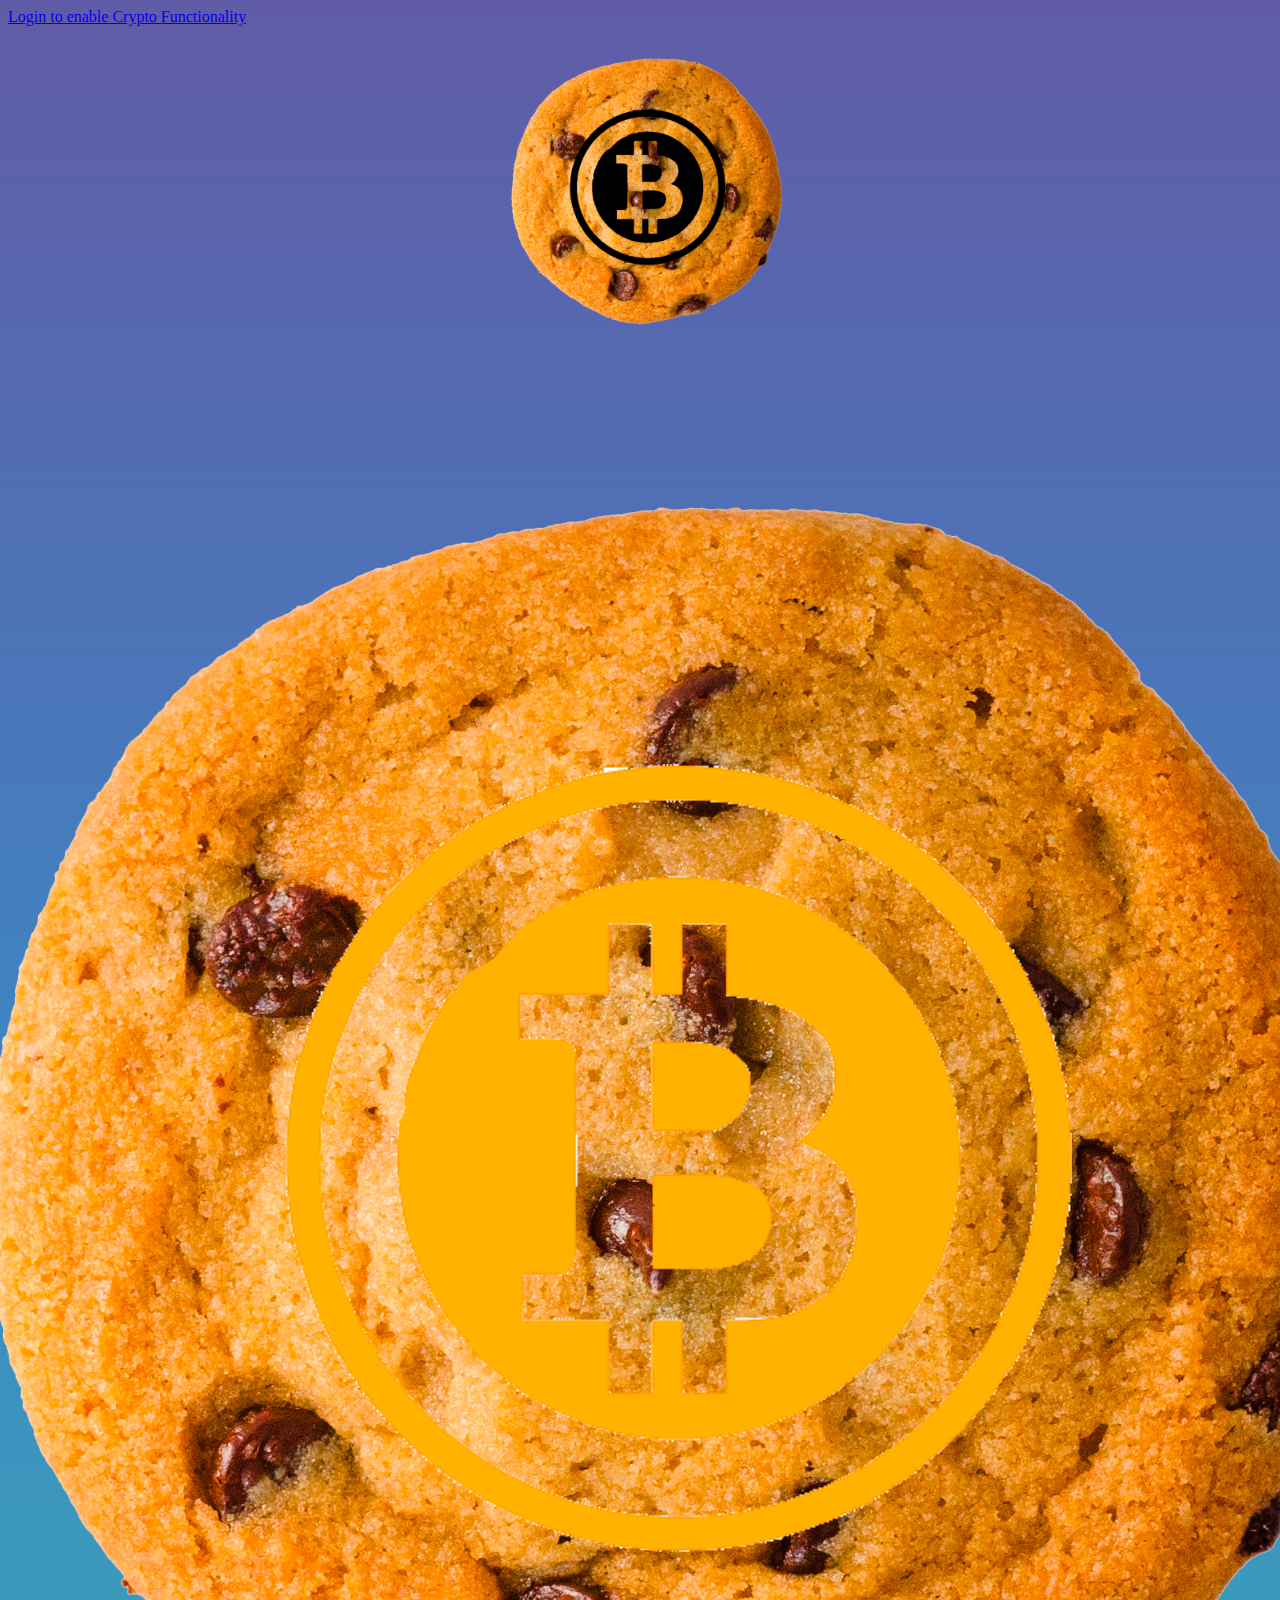
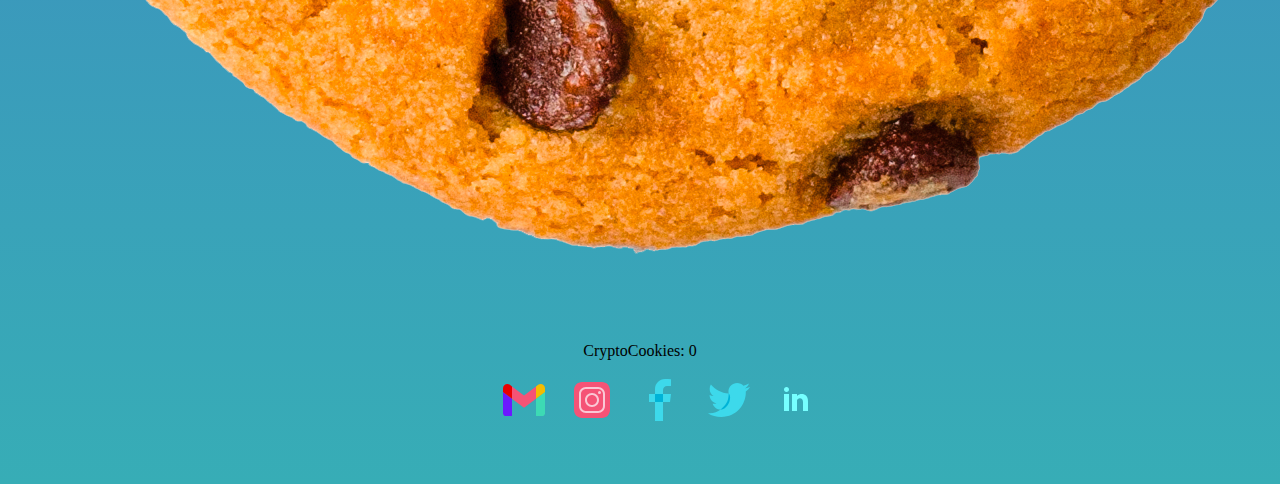
==== index.html @ df5644cc "added image" ====
<!DOCTYPE html>
<html lang="en">
<head>
    <meta charset="UTF-8">
    <meta http-equiv="X-UA-Compatible" content="IE=edge">
    <meta name="viewport" content="width=device-width, initial-scale=1.0, user-scalable=0">
    <title>Crypto Cookie CLicker</title>
    <link rel="stylesheet" href="cookie.css">
    <script src="script.js" defer></script>
</head>
<!--Glassmorphic, particle, counter, socials, css
css animations, navigation-->
<body>
    <header>
        <nav class="navigation-casing"><!---->
            <div class="profile-casing">
                <a class="profile" href="" type=""></a>
            </div>
            <div class="navigation">
                <a href="" type="_parent" target=""></a>
                <a href="" type="_parent" target=""></a>
                <a href="" type="_parent" target=""></a>
            </div>
            <div class="credentials-casing">
                <a class="Log-in-section" href="cryptologin.html" type="">Login to enable Crypto Functionality</a>
                <!-- <a class="Sign-up-section" href="" type="" target="_">Sign Up</a> -->
            
            </div>
        </nav>
    </header>
    <main>
        <img class="crypto-button" src="images/default.png" alt="Click here!">
        <img class="crypto-button-clicked" src="images/clicked.png" alt="Clicked!"
        <h3 class="counter">CryptoCookies: 0</h3>
    </main>
    <footer>
        <div class="footer-content">
            <ul class="socials">
                <li><a href="https://github.com/Feliccode" type="" target="_blank"><svg xmlns="http://www.w3.org/2000/svg" x="0px" y="0px" width="48" height="48" viewBox="0 0 48 48" style=" fill:#000000;"><path fill="#f55376" d="M12,22.854V10.445l12,9l12-9v12.409l-12,9L12,22.854z"></path><path fill="#6c19ff" d="M12,22.854l-9-6.75v21.032C3,38.721,4.284,40,5.864,40H12V22.854z"></path><path fill="#eb0000" d="M12,10.445L9.873,8.85C7.038,6.726,3,8.745,3,12.286v3.818l9,6.75V10.445z"></path><path fill="#3ddab4" d="M36,22.854V40h6.136C43.721,40,45,38.716,45,37.136V16.105L36,22.854z"></path><path fill="#f5bc00" d="M38.127,8.85L36,10.445v12.409l9-6.75v-3.818C45,8.745,40.958,6.726,38.127,8.85z"></path></svg><i class="gmail-logo"></i></a></li>
                <li><a href="https://github.com/Dkadur" type="" target="_blank"><svg xmlns="http://www.w3.org/2000/svg" x="0px" y="0px"width="48" height="48" viewBox="0 0 48 48" style=" fill:#000000;"><path fill="#f55376" d="M34.017,41.99l-20,0.019c-4.4,0.004-8.003-3.592-8.008-7.992l-0.019-20 c-0.004-4.4,3.592-8.003,7.992-8.008l20-0.019c4.4-0.004,8.003,3.592,8.008,7.992l0.019,20 C42.014,38.383,38.417,41.986,34.017,41.99z"></path><path fill="#fac8d5" d="M24,31c-3.859,0-7-3.14-7-7s3.141-7,7-7s7,3.14,7,7S27.859,31,24,31z M24,19c-2.757,0-5,2.243-5,5 s2.243,5,5,5s5-2.243,5-5S26.757,19,24,19z"></path><circle cx="31.5" cy="16.5" r="1.5" fill="#fac8d5"></circle><path fill="#fac8d5" d="M30,37H18c-3.859,0-7-3.14-7-7V18c0-3.86,3.141-7,7-7h12c3.859,0,7,3.14,7,7v12 C37,33.86,33.859,37,30,37z M18,13c-2.757,0-5,2.243-5,5v12c0,2.757,2.243,5,5,5h12c2.757,0,5-2.243,5-5V18c0-2.757-2.243-5-5-5H18 z"></path></svg><i class="instagram-logo"></i></a></li>
                <li><a href="https://github.com/Womb0Comb0" type="" target="_blank"><svg xmlns="http://www.w3.org/2000/svg" x="0px" y="0px" width="48" height="48" viewBox="0 0 48 48" style=" fill:#000000;"><path fill="#3dd9eb" d="M29,3c-5.523,0-10,4.477-10,10v32h8V14c0-2.209,1.791-4,4-4h4V3.322C33.091,3.125,30.921,2.996,29,3 L29,3z"></path><polygon fill="#3dd9eb" points="34,25.979 13,25.979 13,18 35,18"></polygon><rect width="8" height="7.979" x="19" y="18" fill="#00b3d7"></rect></svg><i class="facebook-logo"></i></a></li>
                <li><a href="https://github.com/gkhan515" type="" target="_blank"><svg xmlns="http://www.w3.org/2000/svg" x="0px" y="0px" width="48" height="48" viewBox="0 0 48 48" style=" fill:#000000;"><path fill="#3dd9eb" d="M46.105,11.02c-1.551,0.687-3.219,1.145-4.979,1.362c1.789-1.062,3.166-2.756,3.812-4.758 c-1.674,0.981-3.529,1.702-5.502,2.082C37.86,8.036,35.612,7,33.122,7c-4.783,0-8.661,3.843-8.661,8.582 c0,0.671,0.079,1.324,0.226,1.958c-0.049,8.8-3.655,11.992-7.973,16.056c-2.964,2.298-6.697,3.674-10.756,3.674 c-0.701,0-1.387-0.04-2.065-0.122C7.73,39.577,12.283,41,17.171,41c15.927,0,24.641-13.079,24.641-24.426 c0-0.372-0.012-0.742-0.029-1.108C43.483,14.265,44.948,12.751,46.105,11.02"></path><path fill="#3dd9eb" d="M24.687,17.54c-7.196-0.361-13.579-3.782-17.849-8.974c-0.75,1.269-1.172,2.754-1.172,4.322 c0,2.979,1.525,5.602,3.851,7.147c-1.42-0.043-2.756-0.438-3.926-1.072c0,0.026,0,0.064,0,0.101c0,4.163,2.986,7.63,6.944,8.419 c-0.723,0.198-1.488,0.308-2.276,0.308c-0.559,0-1.104-0.063-1.632-0.158c1.102,3.402,4.299,5.889,8.087,5.963 C24.032,33.596,28.574,21.426,24.687,17.54z"></path><path fill="#00b3d7" d="M24.687,17.54c-0.049,8.8-3.655,11.992-7.973,16.056C24.032,33.596,28.573,21.426,24.687,17.54z"></path></svg><i class="twitter-logo"></i></a></li>
                <li><a href="https://www.youtube.com/watch?v=dQw4w9WgXcQ" type="" target=""><svg xmlns="http://www.w3.org/2000/svg" x="0px" y="0px" width="48" height="48" viewBox="0 0 48 48" style=" fill:#000000;"><rect width="5" height="17" x="12" y="18" fill="#76ffff"></rect><path fill="#76ffff" d="M14.485,16h-0.028C12.965,16,12,14.888,12,13.499C12,12.08,12.995,11,14.514,11	c1.521,0,2.458,1.08,2.486,2.499C17,14.887,16.035,16,14.485,16z"></path><path fill="#76ffff" d="M36,35l-0.001-9.726c0-5.024-2.683-7.274-6.261-7.274c-1.652,0-3.352,0.594-4.738,1.938V18h-5v17h5	V24.187l0.002,0.001c0.394-0.978,1.305-1.985,2.806-1.985c1.967,0,3.192,1.5,3.192,3.698V35H36z"></path></svg><i class="linked-in-logo"></i></a></li>
            </ul>
        </div>
      <div class="footer-bottom">
        <p>
          
        </p>
      </div>
    </footer>
</body>
</html>
---- cookie.css ----
*{
    scroll-behavior: smooth;
  }

@font-face {
    font-family: 'Poppins';
    font-style: normal;
    font-weight: 300;
    font-display: swap;
    src: url(https://fonts.gstatic.com/s/poppins/v20/pxiByp8kv8JHgFVrLDz8Z1xlFQ.woff2) format('woff2');
    unicode-range: U+0000-00FF, U+0131, U+0152-0153, U+02BB-02BC, U+02C6, U+02DA, U+02DC, U+2000-206F, U+2074, U+20AC, U+2122, U+2191, U+2193, U+2212, U+2215, U+FEFF, U+FFFD;
}

header {
    background-color: rgba(white, white, white, 0.3);
    backdrop-filter: blur;
}

body {
    display: flex;
    flex-direction: column;
    justify-content: space-between;
    min-height: 100vh;
    background-image: linear-gradient(to bottom, #615ba7, #3f84c2, #37adb6);
}

.navigation-casing {
    backdrop-filter: blur;
}

.profile-casing {
    border-color: black;
}

.profile { 
    width: 100px; 
    border-radius: 50px; 
    float: left; 
    margin-right: 10px; 
}

.navigation { 
    align-items: center;
}

.credentials-casing { 
    border-color: black;
    border-left: 5px; 
}
/*
.log-in-section { 

}

.sign-up-section { 

}
*/

main {
    display: flex;
    flex-direction: column;
    align-items: center;
}

.crypto-button {
    width: 25%;
    height: 25%;
}
/*
.counter-casing { 

}

.counter { 

}

.footer-content { 

}
*/
.h3-footer { 
    text-align: center; 
}

.socials { 
    list-style-type: none; 
    display: flex; 
    align-items: center; 
    justify-content: center; 
    margin: 1rem 0 3rem 0; 
}

.socials li { 
    margin: 0 10px; 
    align-items: center; 
}

.socials a { 
    text-decoration: none; 
}

.gmail-logo :hover{ 
    animation-name:
    scaleTransform;
    animation-duration: 3s; 
}

.instagram-logo :hover{ 
    animation-name:
    scaleTransform;
    animation-duration: 3s; 
}

.facebook-logo :hover{ 
    animation-name:
    scaleTransform;
    animation-duration: 3s; 
}

.twitter-logo :hover{ 
    animation-name:
    scaleTransform;
    animation-duration: 3s; 
}

.linked-in-logo :hover{ 
    animation-name:
    scaleTransform;
    animation-duration: 3s; 
}

.footer-bottom { 
    align-items: center; 
}

@keyframes scaleTransform {
    from {
        transform: scale(1)
    }
    to {
        transform: scale(1.25)
    }
}
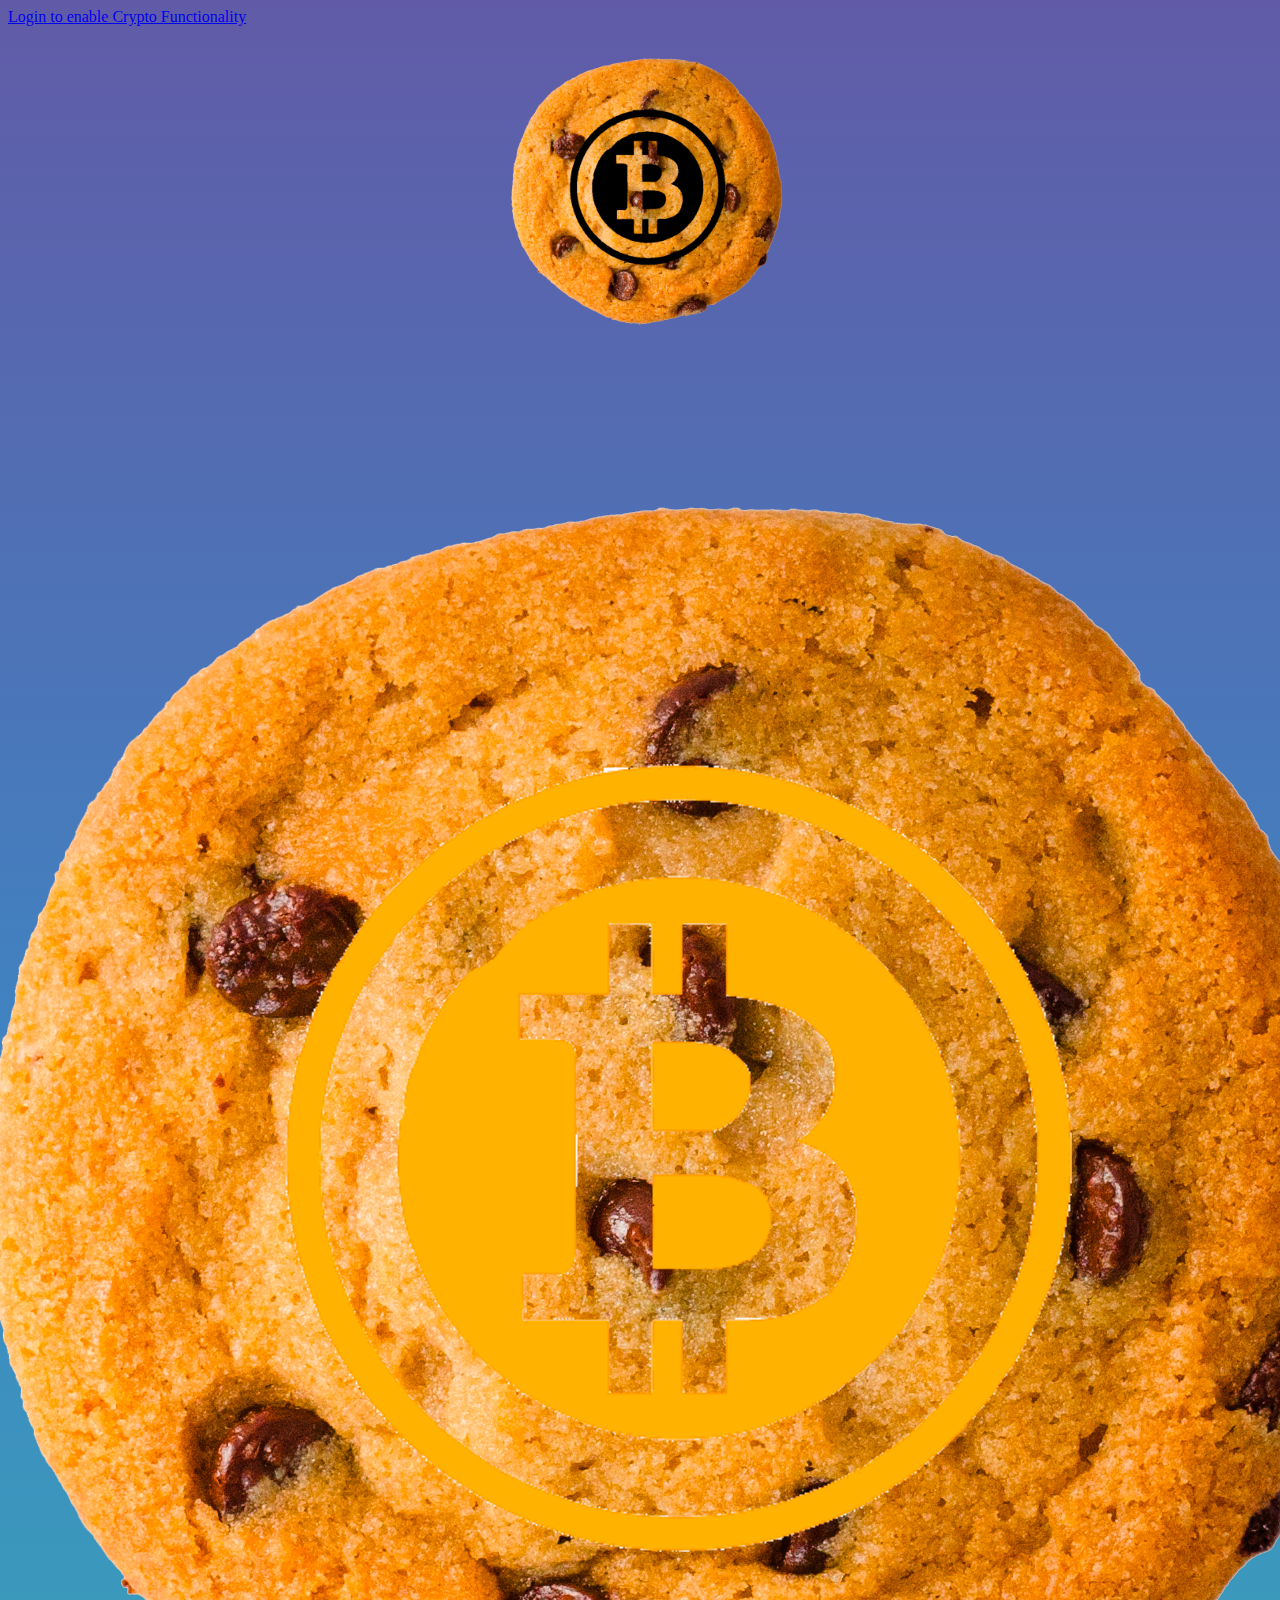
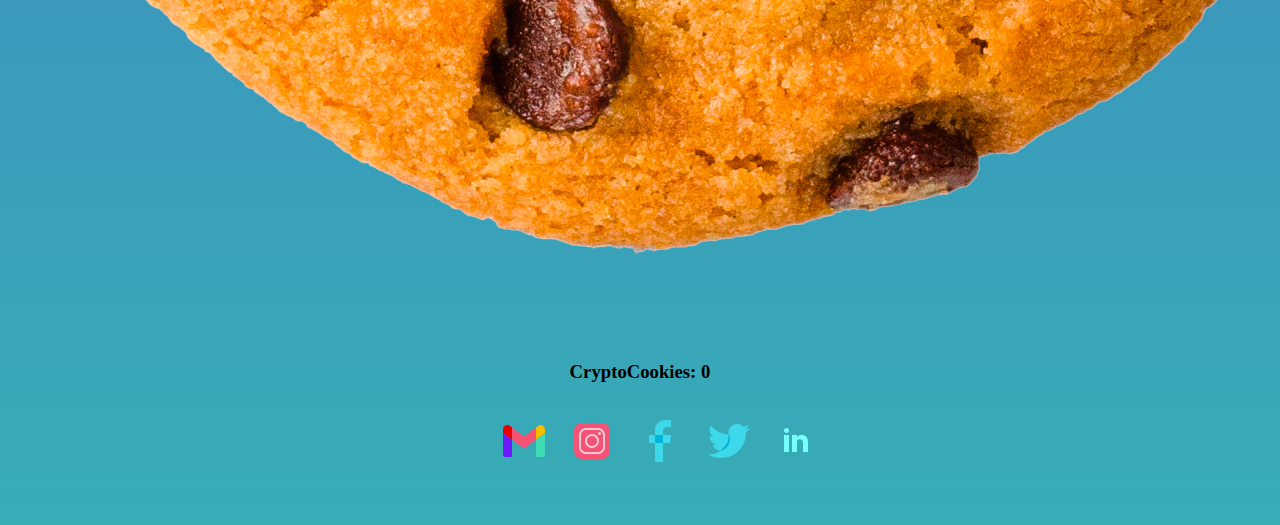
==== commit 9cd2da30: "image added p2" ====
--- a/index.html
+++ b/index.html
@@ -30,7 +30,7 @@
     </header>
     <main>
         <img class="crypto-button" src="images/default.png" alt="Click here!">
-        <img class="crypto-button-clicked" src="images/clicked.png" alt="Clicked!"
+        <img class="crypto-button-clicked" src="images/clicked.png" alt="Clicked!">
         <h3 class="counter">CryptoCookies: 0</h3>
     </main>
     <footer>
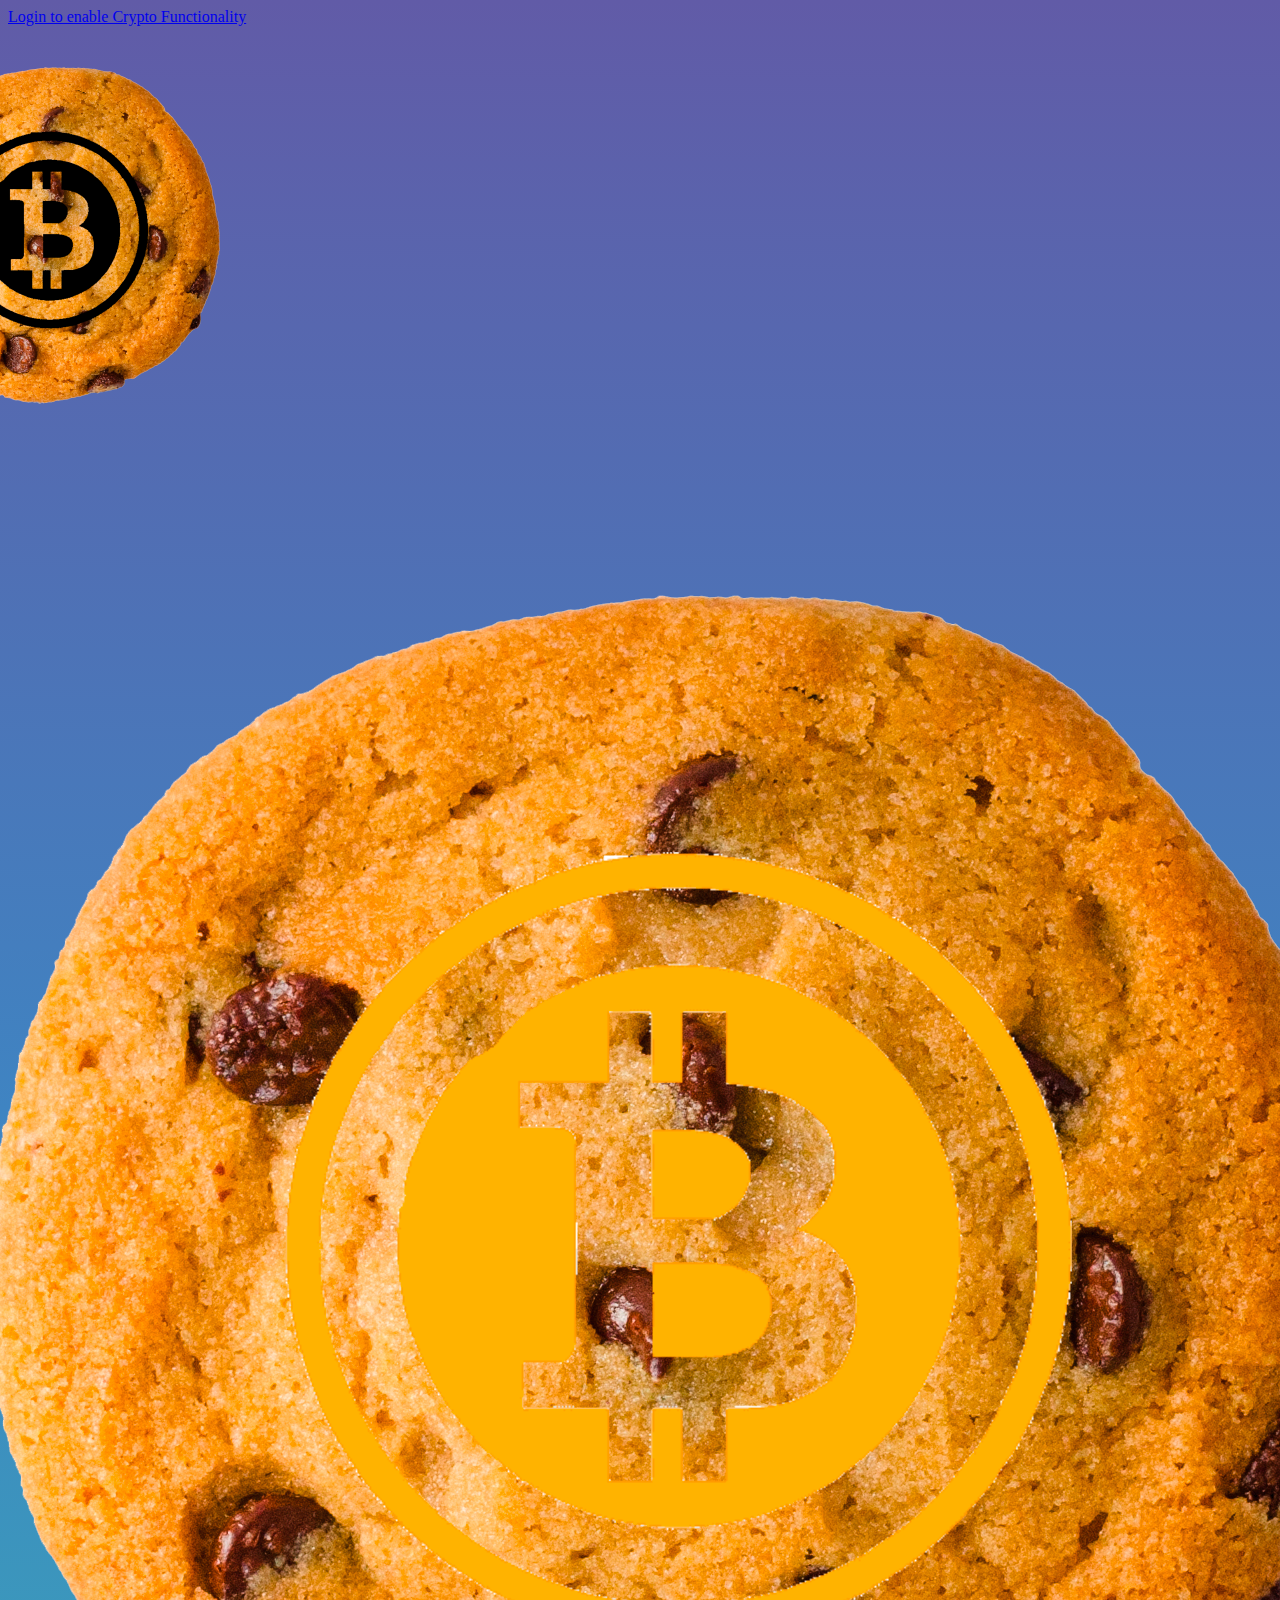
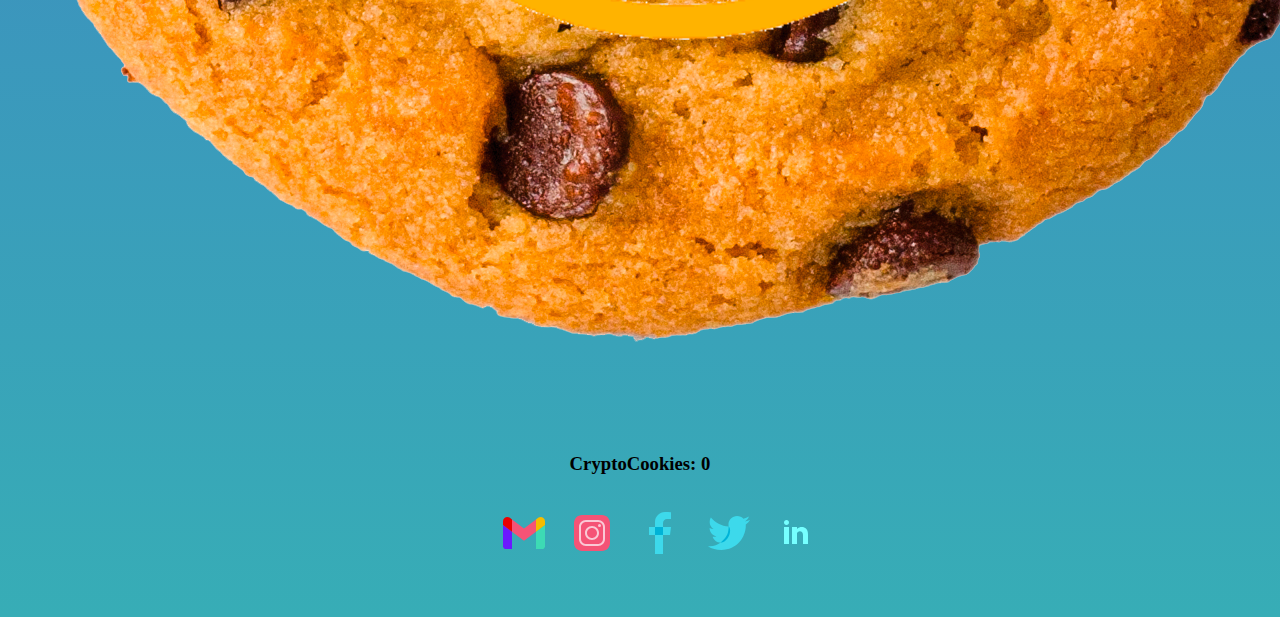
==== commit 05ac01ed: "container for button" ====
--- a/index.html
+++ b/index.html
@@ -29,8 +29,10 @@
         </nav>
     </header>
     <main>
-        <img class="crypto-button" src="images/default.png" alt="Click here!">
-        <img class="crypto-button-clicked" src="images/clicked.png" alt="Clicked!">
+        <div class="button-container">
+            <img class="crypto-button" src="images/default.png" alt="Click here!">
+            <img class="crypto-button-clicked" src="images/clicked.png" alt="Clicked!">
+        </div>
         <h3 class="counter">CryptoCookies: 0</h3>
     </main>
     <footer>
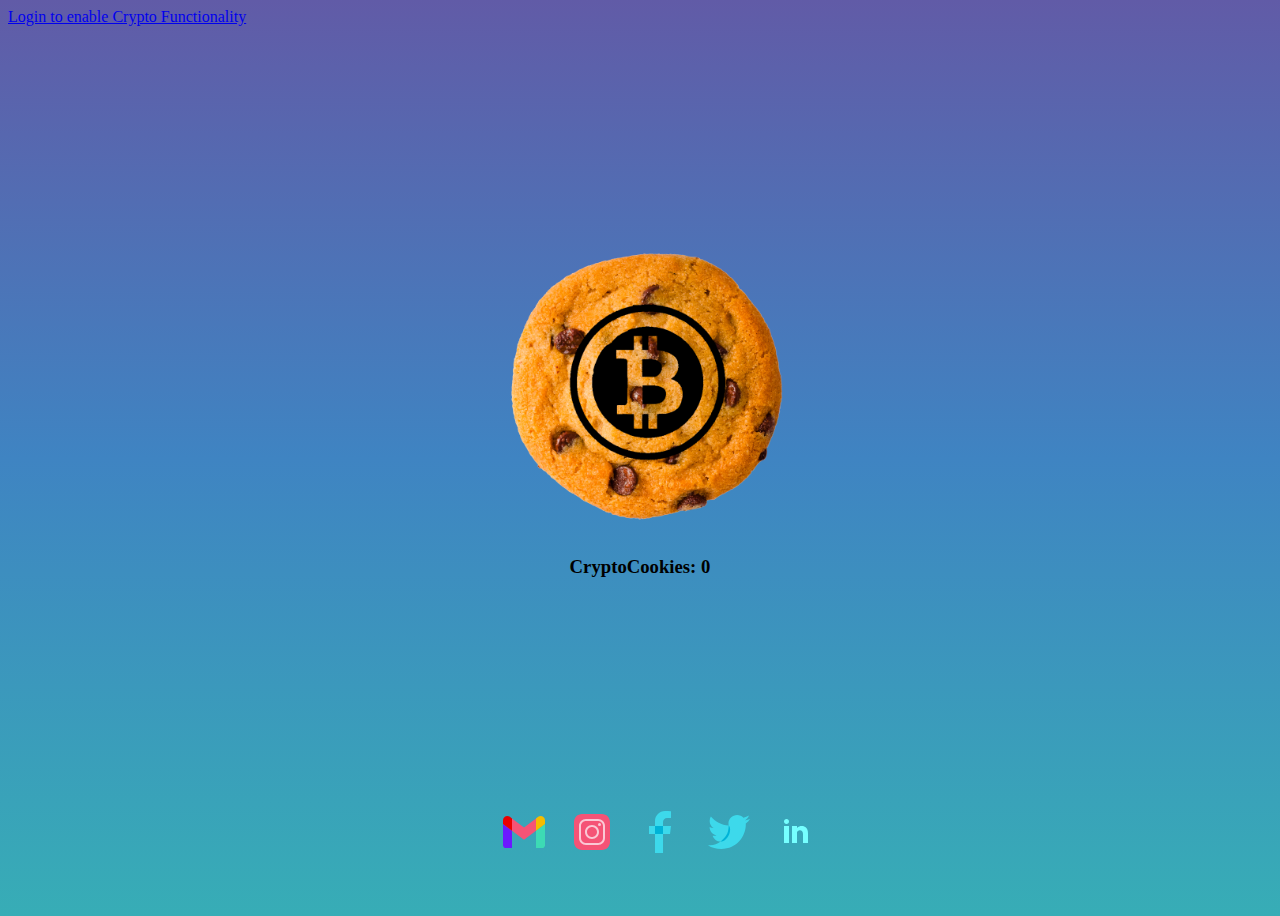
==== commit d6bbbba3: "button click effect" ====
--- a/index.html
+++ b/index.html
@@ -29,10 +29,7 @@
         </nav>
     </header>
     <main>
-        <div class="button-container">
-            <img class="crypto-button" src="images/default.png" alt="Click here!">
-            <img class="crypto-button-clicked" src="images/clicked.png" alt="Clicked!">
-        </div>
+        <img class="crypto-button" src="images/default.png" alt="Click here!">
         <h3 class="counter">CryptoCookies: 0</h3>
     </main>
     <footer>
@@ -51,5 +48,7 @@
         </p>
       </div>
     </footer>
+
+    <audio src="sounds/moneysound2.wav"></audio>
 </body>
 </html>
--- a/cookie.css
+++ b/cookie.css
@@ -64,8 +64,13 @@
 }
 
 .crypto-button {
+    transition: all 0.07s ease;
     width: 25%;
     height: 25%;
+}
+
+.clicked {
+    transform: scale(1.1);
 }
 /*
 .counter-casing { 
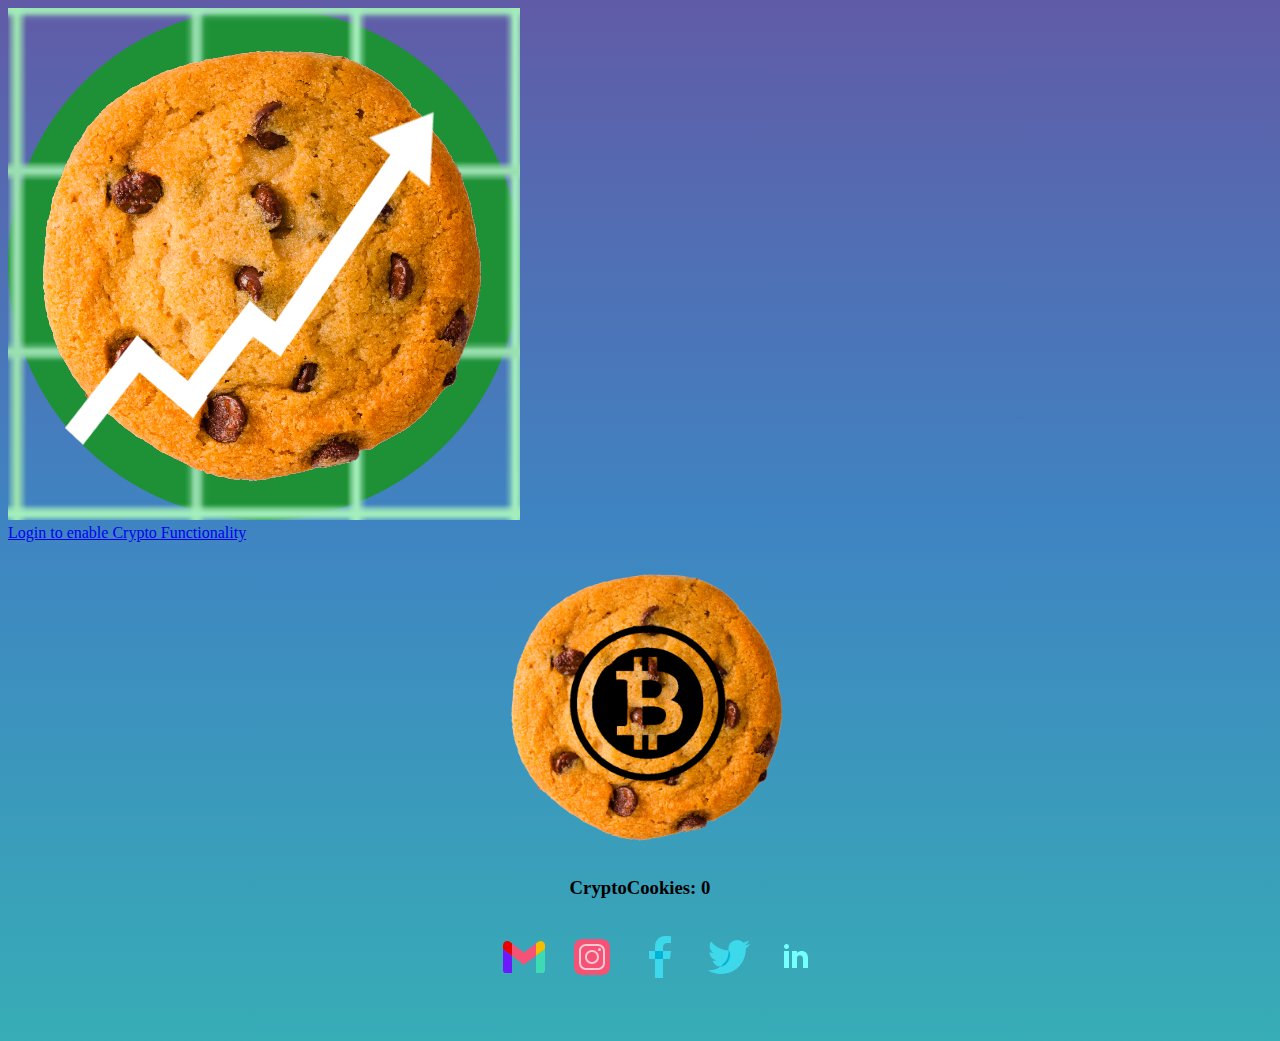
==== commit 7f3b8ad0: "logo" ====
--- a/index.html
+++ b/index.html
@@ -18,7 +18,7 @@
             </div>
             <div class="navigation">
                 <a href="" type="_parent" target=""></a>
-                <a href="" type="_parent" target=""></a>
+                <a href="" type="_parent" target=""><img class="logo" src="images/CryptoCookieLogo.png" alt="logo"></a>
                 <a href="" type="_parent" target=""></a>
             </div>
             <div class="credentials-casing">
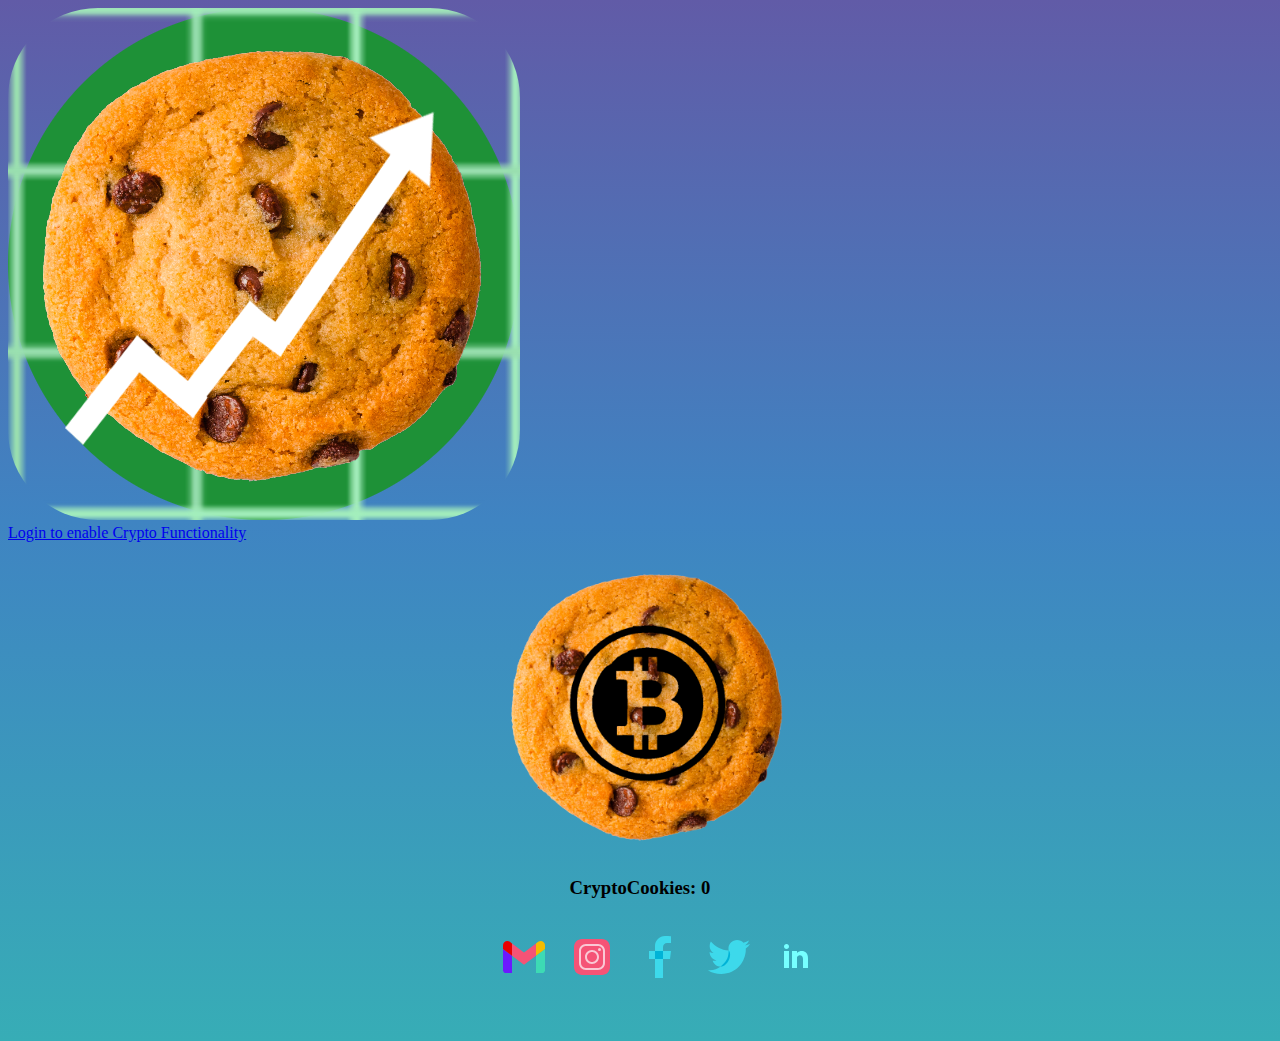
==== commit c4433d48: "something" ====
--- a/index.html
+++ b/index.html
@@ -18,7 +18,7 @@
             </div>
             <div class="navigation">
                 <a href="" type="_parent" target=""></a>
-                <a href="" type="_parent" target=""><img class="logo" src="images/CryptoCookieLogo.png" alt="logo"></a>
+                <img class="logo" src="images/CryptoCookieLogo.png" alt="logo">
                 <a href="" type="_parent" target=""></a>
             </div>
             <div class="credentials-casing">
--- a/cookie.css
+++ b/cookie.css
@@ -41,6 +41,11 @@
 
 .navigation { 
     align-items: center;
+}
+
+.logo {
+    image-orientation: center;
+    border-radius: 90px;
 }
 
 .credentials-casing { 
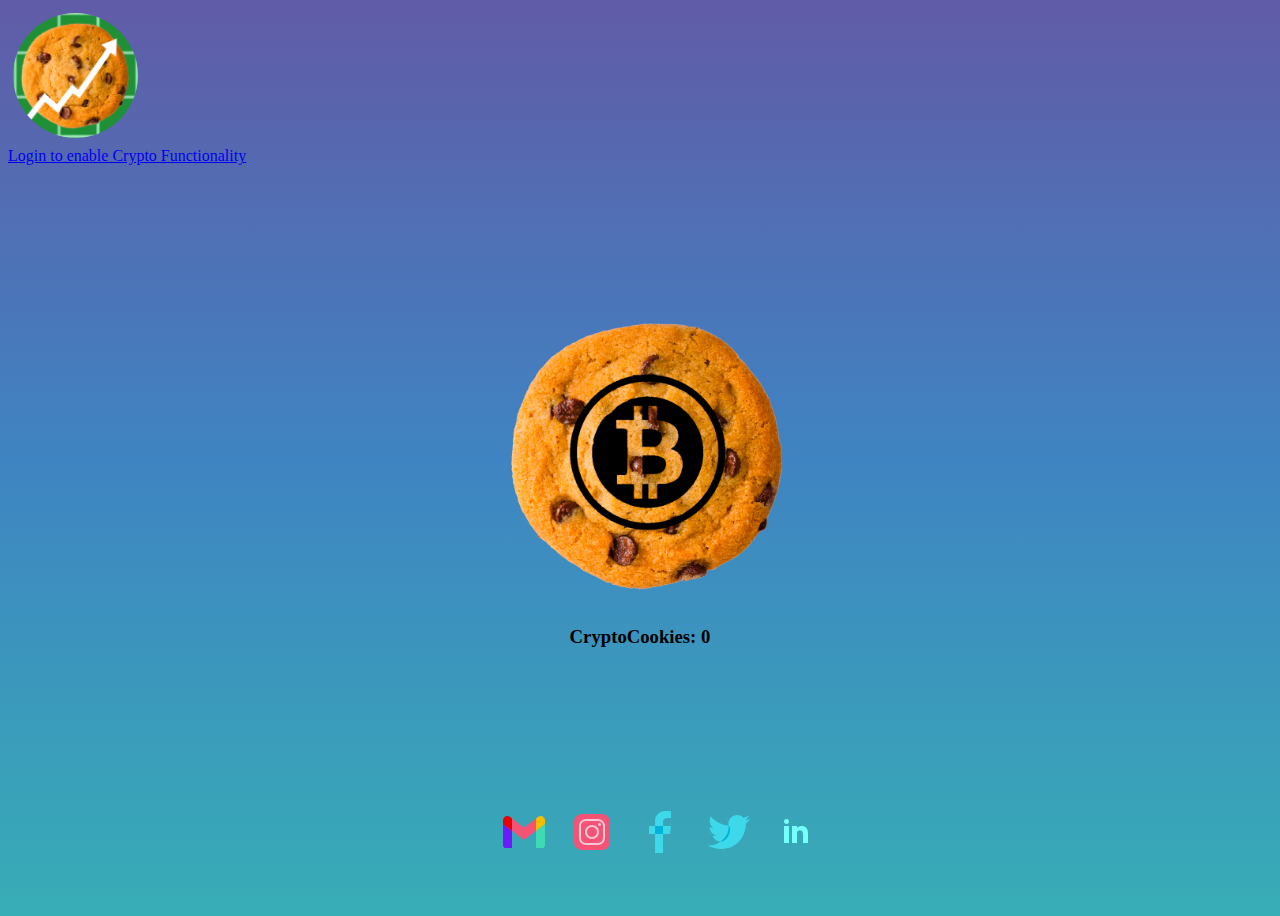
==== commit 5c054275: "code revisions" ====
--- a/index.html
+++ b/index.html
@@ -24,7 +24,6 @@
             <div class="credentials-casing">
                 <a class="Log-in-section" href="cryptologin.html" type="">Login to enable Crypto Functionality</a>
                 <!-- <a class="Sign-up-section" href="" type="" target="_">Sign Up</a> -->
-            
             </div>
         </nav>
     </header>
@@ -42,13 +41,7 @@
                 <li><a href="https://www.youtube.com/watch?v=dQw4w9WgXcQ" type="" target=""><svg xmlns="http://www.w3.org/2000/svg" x="0px" y="0px" width="48" height="48" viewBox="0 0 48 48" style=" fill:#000000;"><rect width="5" height="17" x="12" y="18" fill="#76ffff"></rect><path fill="#76ffff" d="M14.485,16h-0.028C12.965,16,12,14.888,12,13.499C12,12.08,12.995,11,14.514,11	c1.521,0,2.458,1.08,2.486,2.499C17,14.887,16.035,16,14.485,16z"></path><path fill="#76ffff" d="M36,35l-0.001-9.726c0-5.024-2.683-7.274-6.261-7.274c-1.652,0-3.352,0.594-4.738,1.938V18h-5v17h5	V24.187l0.002,0.001c0.394-0.978,1.305-1.985,2.806-1.985c1.967,0,3.192,1.5,3.192,3.698V35H36z"></path></svg><i class="linked-in-logo"></i></a></li>
             </ul>
         </div>
-      <div class="footer-bottom">
-        <p>
-          
-        </p>
-      </div>
     </footer>
-
     <audio src="sounds/moneysound2.wav"></audio>
 </body>
 </html>
--- a/cookie.css
+++ b/cookie.css
@@ -41,11 +41,15 @@
 
 .navigation { 
     align-items: center;
+    padding: 5px;
+    border-right: #615ba7 5px;
 }
 
 .logo {
     image-orientation: center;
-    border-radius: 90px;
+    border-radius: 50%;
+    width: 10%;
+    height: 10%;
 }
 
 .credentials-casing { 
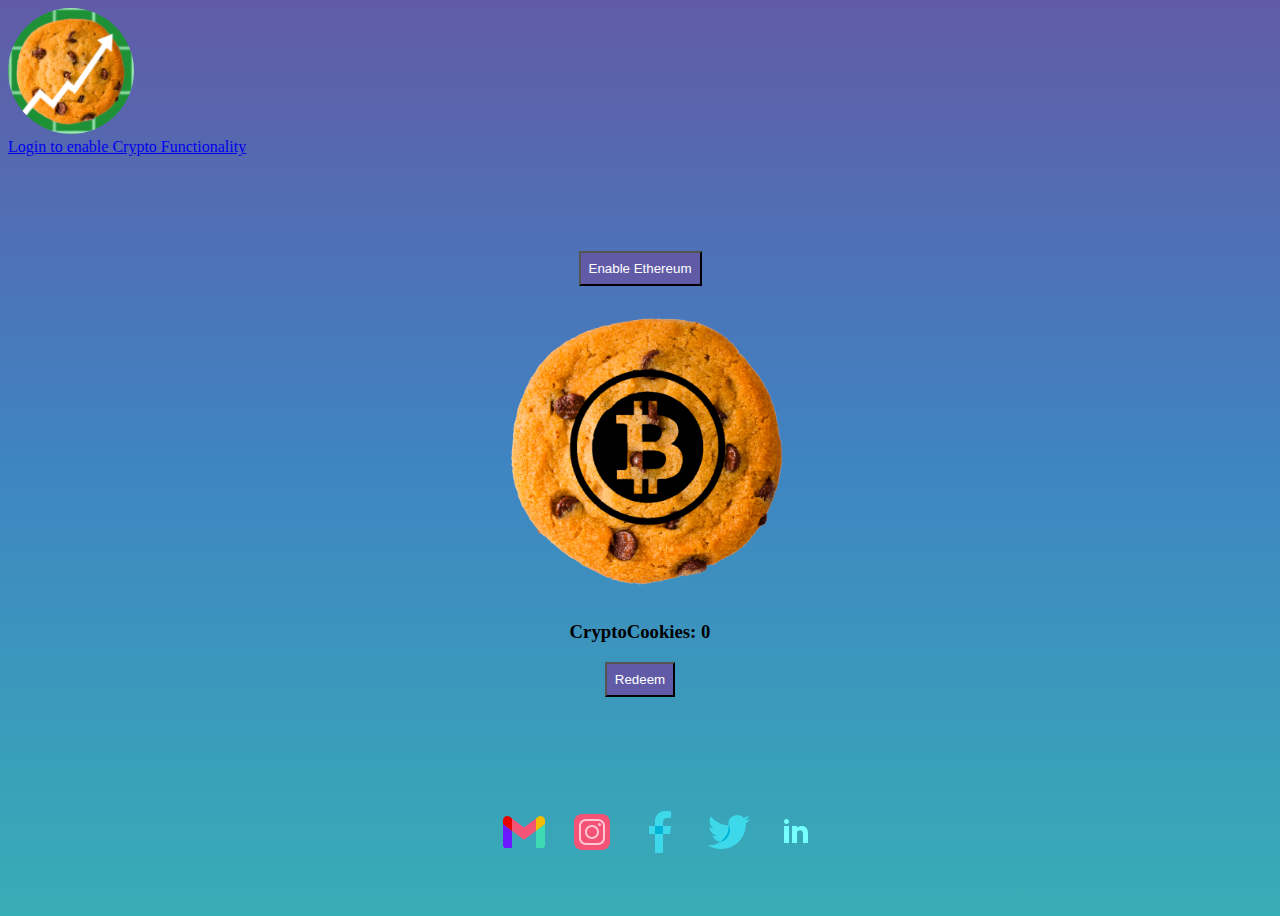
==== commit ff3c729d: "crypto stuff" ====
--- a/index.html
+++ b/index.html
@@ -6,7 +6,8 @@
     <meta name="viewport" content="width=device-width, initial-scale=1.0, user-scalable=0">
     <title>Crypto Cookie CLicker</title>
     <link rel="stylesheet" href="cookie.css">
-    <script src="script.js" defer></script>
+    <script type='module' src="script.js" defer></script>
+    <script type="module" src="index.js" defer></script>
 </head>
 <!--Glassmorphic, particle, counter, socials, css
 css animations, navigation-->
@@ -28,8 +29,10 @@
         </nav>
     </header>
     <main>
+        <button class="enable">Enable Ethereum</button>
         <img class="crypto-button" src="images/default.png" alt="Click here!">
         <h3 class="counter">CryptoCookies: 0</h3>
+        <button class="redeem">Redeem</button>
     </main>
     <footer>
         <div class="footer-content">
--- a/cookie.css
+++ b/cookie.css
@@ -41,10 +41,13 @@
 
 .navigation { 
     align-items: center;
-    padding: 5px;
-    border-right: #615ba7 5px;
 }
 
+/*
+.navigation { 
+
+}
+*/
 .logo {
     image-orientation: center;
     border-radius: 50%;
@@ -70,6 +73,12 @@
     display: flex;
     flex-direction: column;
     align-items: center;
+}
+
+button {
+    padding: 8px;
+    color: white;
+    background-color: #615ba7;
 }
 
 .crypto-button {
